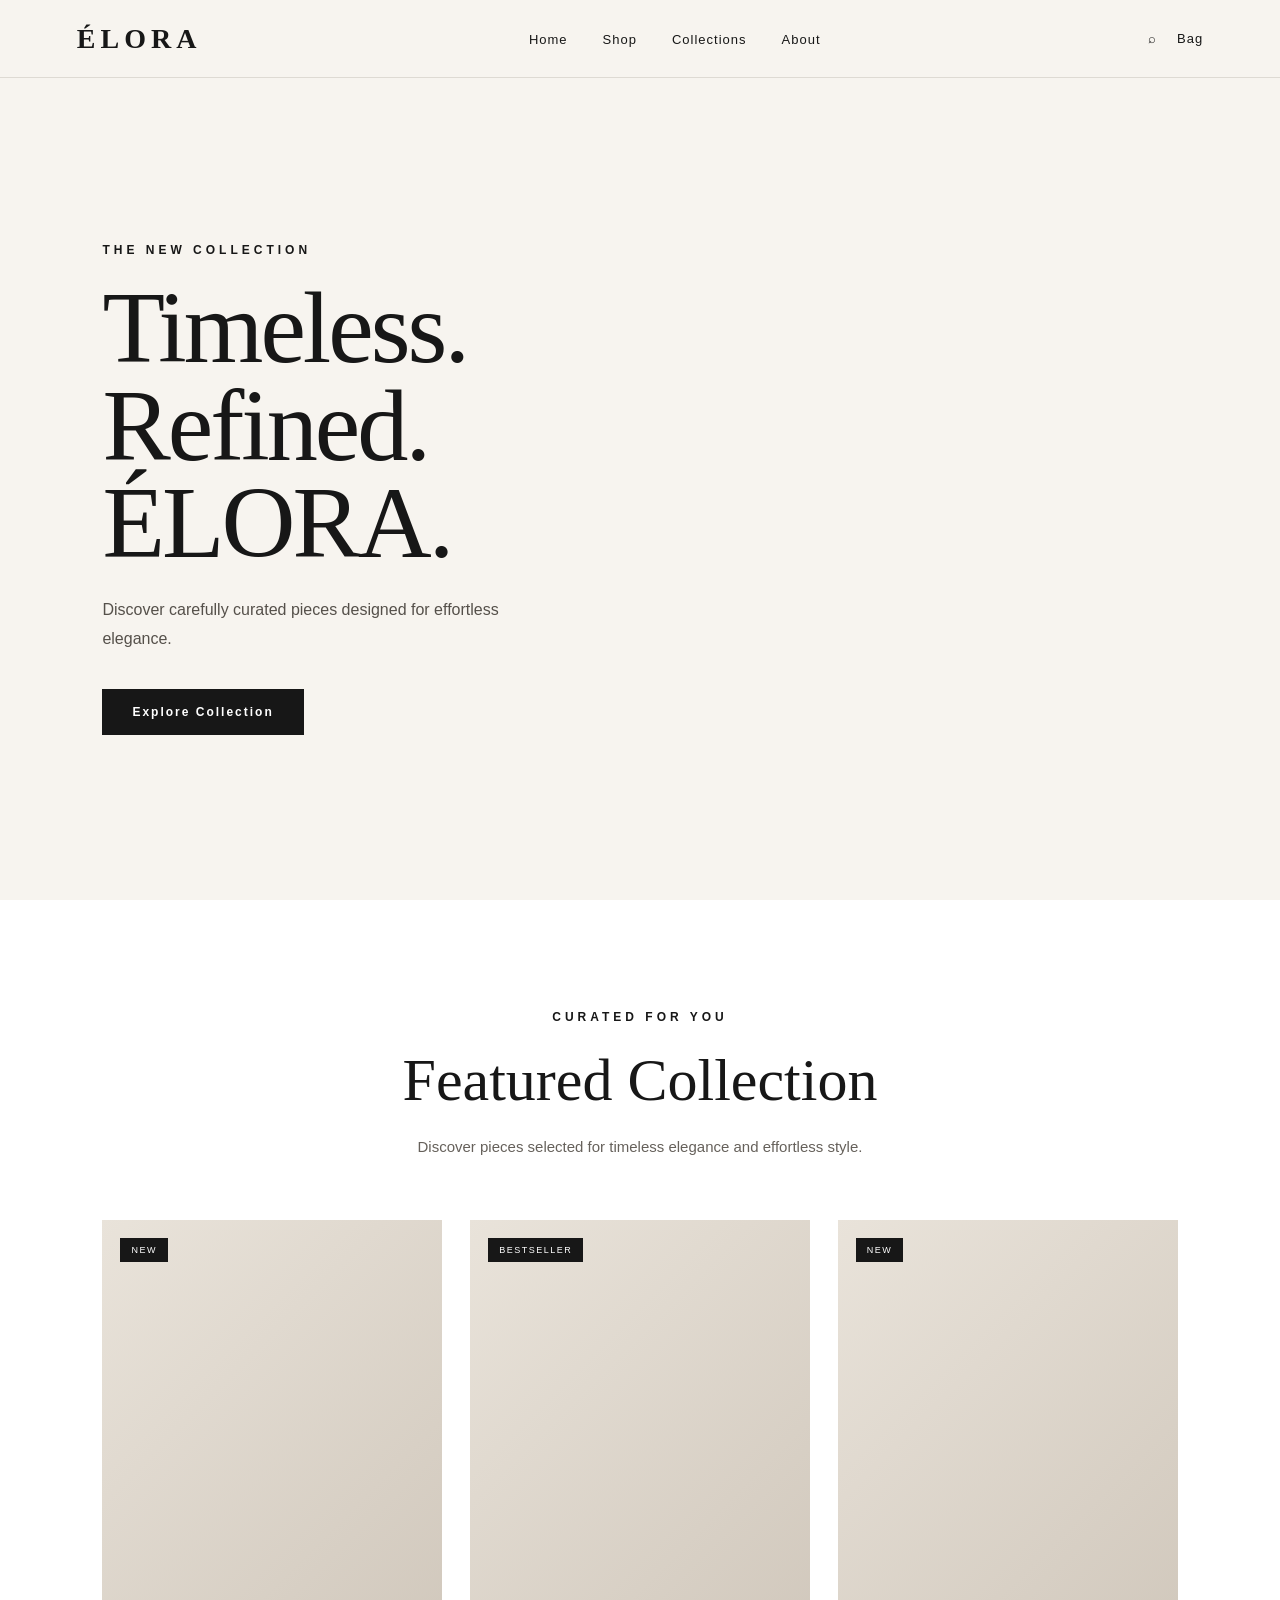
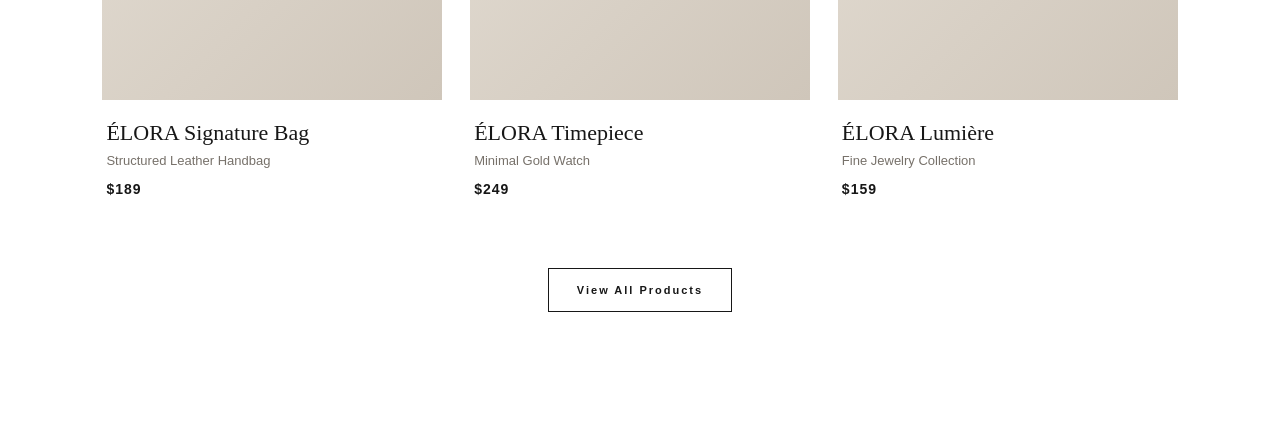
==== elora-store/index.html @ 0100a6fb "Complete Elora e-commerce customer and admin workflow" ====
<!DOCTYPE html>
<html lang="en">
<head>
    <meta charset="UTF-8">
    <meta name="viewport" content="width=device-width, initial-scale=1.0">

    <title>ÉLORA | Luxury Fashion & Accessories</title>

    <link rel="stylesheet" href="css/style.css">
</head>

<body>

    <header>
        <nav class="navbar">

            <a href="index.html" class="logo">ÉLORA</a>

            <ul class="nav-links">
                <li><a href="index.html">Home</a></li>
                <li><a href="shop.html">Shop</a></li>
                <li><a href="#">Collections</a></li>
                <li><a href="#">About</a></li>
            </ul>

            <div class="nav-actions">
                <a href="#" aria-label="Search">⌕</a>
                <a href="cart.html" aria-label="Shopping bag">Bag</a>
            </div>

        </nav>
    </header>

    <main>

        <section class="hero">

            <div class="hero-content">
                <p class="eyebrow">THE NEW COLLECTION</p>

                <h1>Timeless.<br>Refined.<br>ÉLORA.</h1>

                <p class="hero-text">
                    Discover carefully curated pieces designed
                    for effortless elegance.
                </p>

                <a href="shop.html" class="hero-button">
                    Explore Collection
                </a>
            </div>

        </section>
<section class="featured">

    <div class="section-heading">
        <p class="eyebrow">CURATED FOR YOU</p>
        <h2>Featured Collection</h2>
        <p>
            Discover pieces selected for timeless elegance
            and effortless style.
        </p>
    </div>

    <div class="product-grid">

        <article class="product-card">
            <div class="product-image">
                <span>NEW</span>
            </div>

            <div class="product-info">
                <h3>ÉLORA Signature Bag</h3>
                <p>Structured Leather Handbag</p>
                <strong>$189</strong>
            </div>
        </article>


        <article class="product-card">
            <div class="product-image">
                <span>BESTSELLER</span>
            </div>

            <div class="product-info">
                <h3>ÉLORA Timepiece</h3>
                <p>Minimal Gold Watch</p>
                <strong>$249</strong>
            </div>
        </article>


        <article class="product-card">
            <div class="product-image">
                <span>NEW</span>
            </div>

            <div class="product-info">
                <h3>ÉLORA Lumière</h3>
                <p>Fine Jewelry Collection</p>
                <strong>$159</strong>
            </div>
        </article>

    </div>

    <div class="collection-button">
        <a href="shop.html">View All Products</a>
    </div>

</section>
    </main>

    <script src="js/script.js"></script>

</body>
</html>
---- elora-store/css/style.css ----
/* =========================
   ÉLORA — GLOBAL STYLES
========================= */

* {
    margin: 0;
    padding: 0;
    box-sizing: border-box;
}

html {
    scroll-behavior: smooth;
}

body {
    font-family: Arial, Helvetica, sans-serif;
    background: #f7f4ef;
    color: #171717;
}

/* =========================
   NAVIGATION
========================= */

.navbar {
    width: 100%;
    min-height: 78px;

    display: flex;
    align-items: center;
    justify-content: space-between;

    padding: 0 6%;

    background: #f7f4ef;
    border-bottom: 1px solid #dedad3;
}

.logo {
    color: #171717;
    text-decoration: none;

    font-family: Georgia, serif;
    font-size: 28px;
    font-weight: 600;
    letter-spacing: 5px;
}

.nav-links {
    display: flex;
    gap: 35px;

    list-style: none;
}

.nav-links a {
    color: #171717;
    text-decoration: none;

    font-size: 13px;
    letter-spacing: 1px;

    transition: opacity 0.3s ease;
}

.nav-links a:hover {
    opacity: 0.5;
}

.nav-actions {
    display: flex;
    align-items: center;
    gap: 20px;
}

.nav-actions a {
    color: #171717;
    text-decoration: none;

    font-size: 13px;
    letter-spacing: 1px;
}

/* =========================
   HERO
========================= */

.hero {
    min-height: calc(100vh - 78px);

    display: flex;
    align-items: center;

    padding: 80px 8%;

    background:
        linear-gradient(
            90deg,
            rgba(247, 244, 239, 0.98) 0%,
            rgba(247, 244, 239, 0.82) 45%,
            rgba(247, 244, 239, 0.25) 100%
        ),
        url("../assets/images/hero.jpg");

    background-size: cover;
    background-position: center;
}

.hero-content {
    max-width: 620px;
}

.eyebrow {
    margin-bottom: 22px;

    font-size: 12px;
    font-weight: 600;
    letter-spacing: 4px;
}

.hero h1 {
    margin-bottom: 25px;

    font-family: Georgia, "Times New Roman", serif;
    font-size: clamp(55px, 8vw, 110px);
    font-weight: 400;
    line-height: 0.95;
    letter-spacing: -3px;
}

.hero-text {
    max-width: 430px;

    margin-bottom: 35px;

    font-size: 16px;
    line-height: 1.8;
    color: #55504a;
}

.hero-button {
    display: inline-block;

    padding: 16px 30px;

    background: #171717;
    color: #ffffff;

    text-decoration: none;

    font-size: 12px;
    font-weight: 600;
    letter-spacing: 2px;

    transition:
        background 0.3s ease,
        transform 0.3s ease;
}

.hero-button:hover {
    background: #3b3834;
    transform: translateY(-2px);
}

/* =========================
   MOBILE
========================= */

@media (max-width: 768px) {

    .navbar {
        padding: 0 5%;
    }

    .nav-links {
        display: none;
    }

    .logo {
        font-size: 23px;
    }

    .hero {
        min-height: calc(100vh - 70px);
        padding: 60px 7%;

        background:
            linear-gradient(
                rgba(247, 244, 239, 0.82),
                rgba(247, 244, 239, 0.82)
            ),
            url("../assets/images/hero.jpg");

        background-size: cover;
        background-position: center;
    }

    .hero h1 {
        font-size: clamp(48px, 15vw, 75px);
    }

    .hero-text {
        font-size: 15px;
    }

    .hero-button {
        width: 100%;
        text-align: center;
    }
}
/* =========================
   FEATURED COLLECTION
========================= */

.featured {
    padding: 110px 8%;
    background: #ffffff;
}

.section-heading {
    max-width: 600px;
    margin: 0 auto 60px;
    text-align: center;
}

.section-heading h2 {
    margin-bottom: 18px;

    font-family: Georgia, "Times New Roman", serif;
    font-size: clamp(38px, 5vw, 60px);
    font-weight: 400;
}

.section-heading > p:last-child {
    color: #66615b;
    font-size: 15px;
    line-height: 1.8;
}

.product-grid {
    display: grid;
    grid-template-columns: repeat(3, 1fr);
    gap: 28px;
}

.product-card {
    overflow: hidden;
}

.product-image {
    position: relative;

    height: 480px;

    background:
        linear-gradient(
            135deg,
            #e9e3da,
            #cfc6ba
        );

    transition: transform 0.4s ease;
}

.product-card:hover .product-image {
    transform: scale(1.02);
}

.product-image span {
    position: absolute;
    top: 18px;
    left: 18px;

    padding: 7px 11px;

    background: #171717;
    color: #ffffff;

    font-size: 9px;
    letter-spacing: 1.5px;
}

.product-info {
    padding: 20px 4px;
}

.product-info h3 {
    margin-bottom: 7px;

    font-family: Georgia, "Times New Roman", serif;
    font-size: 22px;
    font-weight: 400;
}

.product-info p {
    margin-bottom: 12px;

    color: #77716a;
    font-size: 13px;
}

.product-info strong {
    font-size: 14px;
    letter-spacing: 1px;
}

.collection-button {
    margin-top: 50px;
    text-align: center;
}

.collection-button a {
    display: inline-block;

    padding: 15px 28px;

    border: 1px solid #171717;

    color: #171717;
    text-decoration: none;

    font-size: 11px;
    font-weight: 600;
    letter-spacing: 2px;

    transition: all 0.3s ease;
}

.collection-button a:hover {
    background: #171717;
    color: #ffffff;
}


/* =========================
   FEATURED — MOBILE
========================= */

@media (max-width: 768px) {

    .featured {
        padding: 80px 6%;
    }

    .product-grid {
        grid-template-columns: 1fr;
        gap: 45px;
    }

    .product-image {
        height: 420px;
    }
}
/* =========================
   SHOP PAGE
========================= */

.shop-header {
    padding: 100px 8% 70px;
    text-align: center;
    background: #f7f4ef;
}

.shop-header h1 {
    margin-bottom: 20px;

    font-family: Georgia, "Times New Roman", serif;
    font-size: clamp(55px, 8vw, 90px);
    font-weight: 400;
}

.shop-header > p:last-child {
    max-width: 500px;
    margin: 0 auto;

    color: #66615b;
    font-size: 15px;
    line-height: 1.8;
}


/* =========================
   CATEGORY FILTER
========================= */

.shop-controls {
    padding: 0 8% 50px;

    background: #f7f4ef;
}

.categories {
    display: flex;
    justify-content: center;
    flex-wrap: wrap;
    gap: 12px;
}

.category {
    padding: 12px 20px;

    border: 1px solid #d3cec6;
    background: transparent;

    color: #171717;

    font-size: 11px;
    letter-spacing: 1.5px;

    cursor: pointer;

    transition: all 0.3s ease;
}

.category:hover,
.category.active {
    background: #171717;
    border-color: #171717;
    color: #ffffff;
}


/* =========================
   PRODUCT GRID
========================= */

.shop-products {
    padding: 20px 8% 110px;

    background: #ffffff;
}

.shop-grid {
    display: grid;
    grid-template-columns: repeat(3, 1fr);
    gap: 55px 28px;
}

.shop-card {
    min-width: 0;
}

.shop-image {
    position: relative;

    height: 460px;

    background:
        linear-gradient(
            135deg,
            #e8e1d8,
            #cfc5b8
        );

    overflow: hidden;

    transition: transform 0.4s ease;
}

.shop-card:hover .shop-image {
    transform: scale(1.015);
}

.shop-image span {
    position: absolute;
    top: 18px;
    left: 18px;

    padding: 7px 11px;

    background: #171717;
    color: #ffffff;

    font-size: 9px;
    letter-spacing: 1.5px;
}

.shop-info {
    padding-top: 20px;
}

.shop-info h2 {
    margin-bottom: 7px;

    font-family: Georgia, "Times New Roman", serif;
    font-size: 22px;
    font-weight: 400;
}

.shop-info p {
    margin-bottom: 12px;

    color: #77716a;
    font-size: 13px;
}

.shop-info strong {
    display: block;
    margin-bottom: 18px;

    font-size: 14px;
    letter-spacing: 1px;
}

.add-to-bag {
    width: 100%;
    padding: 14px;

    border: 1px solid #171717;
    background: transparent;

    color: #171717;

    font-size: 11px;
    font-weight: 600;
    letter-spacing: 2px;

    cursor: pointer;

    transition: all 0.3s ease;
}

.add-to-bag:hover {
    background: #171717;
    color: #ffffff;
}


/* =========================
   SHOP MOBILE
========================= */

@media (max-width: 900px) {

    .shop-grid {
        grid-template-columns: repeat(2, 1fr);
    }

    .shop-image {
        height: 400px;
    }
}


@media (max-width: 600px) {

    .shop-header {
        padding: 70px 6% 50px;
    }

    .shop-controls {
        padding: 0 6% 35px;
    }

    .categories {
        justify-content: flex-start;
        overflow-x: auto;
        flex-wrap: nowrap;

        padding-bottom: 8px;
    }

    .category {
        flex: 0 0 auto;
    }

    .shop-products {
        padding: 20px 6% 80px;
    }

    .shop-grid {
        grid-template-columns: 1fr;
        gap: 45px;
    }

    .shop-image {
        height: 430px;
    }
}
/* =========================
   ORDER CONFIRMATION
========================= */

.confirmation-page {
    min-height: calc(100vh - 78px);

    display: flex;
    justify-content: center;
    align-items: center;

    padding: 80px 6%;

    background: #f7f4ef;
}

.confirmation-card {
    width: 100%;
    max-width: 700px;

    padding: 70px 60px;

    background: #ffffff;

    text-align: center;

    border: 1px solid #dedad3;
}

.success-icon {
    width: 58px;
    height: 58px;

    display: flex;
    align-items: center;
    justify-content: center;

    margin: 20px auto;

    border: 1px solid #171717;
    border-radius: 50%;

    font-size: 25px;
}

.confirmation-card h1 {
    margin-bottom: 20px;

    font-family: Georgia, "Times New Roman", serif;
    font-size: clamp(42px, 6vw, 65px);
    font-weight: 400;
}

.confirmation-message {
    max-width: 500px;

    margin: 0 auto 35px;

    color: #66615b;

    font-size: 15px;
    line-height: 1.8;
}

.order-number {
    padding: 20px;

    margin-bottom: 30px;

    background: #f7f4ef;
}

.order-number span {
    display: block;

    margin-bottom: 7px;

    color: #77716a;

    font-size: 10px;
    letter-spacing: 2px;
    text-transform: uppercase;
}

.order-number strong {
    font-size: 18px;
    letter-spacing: 2px;
}

.confirmation-details {
    margin-bottom: 35px;

    border-top: 1px solid #dedad3;
    border-bottom: 1px solid #dedad3;
}

.confirmation-row {
    display: flex;
    justify-content: space-between;

    padding: 16px 0;

    border-bottom: 1px solid #eeeae4;

    text-align: left;
}

.confirmation-row:last-child {
    border-bottom: none;
}

.confirmation-row span {
    color: #77716a;
    font-size: 13px;
}

.confirmation-row strong {
    font-size: 13px;
}

.confirmation-actions {
    display: flex;
    gap: 12px;
    justify-content: center;
    flex-wrap: wrap;
}

.confirmation-button {
    display: inline-block;

    padding: 15px 24px;

    background: #171717;
    color: #ffffff;

    text-decoration: none;

    font-size: 11px;
    font-weight: 600;
    letter-spacing: 1.5px;
}

.confirmation-button.secondary {
    background: transparent;
    color: #171717;

    border: 1px solid #171717;
}

@media (max-width: 600px) {

    .confirmation-card {
        padding: 50px 25px;
    }

    .confirmation-page {
        padding: 50px 5%;
    }

    .confirmation-actions {
        flex-direction: column;
    }

    .confirmation-button {
        width: 100%;
    }
}
/* =========================
   CART PAGE
========================= */

.cart-page {
    padding: 90px 8% 110px;
    background: #f7f4ef;
    min-height: calc(100vh - 78px);
}

.cart-heading {
    margin-bottom: 60px;
}

.cart-heading h1 {
    font-family: Georgia, "Times New Roman", serif;
    font-size: clamp(50px, 7vw, 80px);
    font-weight: 400;
}

.cart-layout {
    display: grid;
    grid-template-columns: 1fr 380px;
    gap: 60px;
    align-items: start;
}

.cart-items {
    background: #ffffff;
    border-top: 1px solid #dedad3;
}

.cart-item {
    display: grid;
    grid-template-columns: 180px 1fr;
    gap: 25px;

    padding: 25px 0;

    border-bottom: 1px solid #dedad3;
}

.cart-item-image {
    width: 180px;
    height: 210px;
    background: linear-gradient(
        135deg,
        #e8e1d8,
        #cfc5b8
    );

    display: flex;
    align-items: center;
    justify-content: center;
    overflow: hidden;
}

.cart-item-image img {
    width: 100%;
    height: 100%;
    object-fit: cover;
}

.cart-item-info {
    padding: 10px 20px 10px 0;
}

.cart-item-info h2 {
    margin-bottom: 8px;

    font-family: Georgia, "Times New Roman", serif;
    font-size: 24px;
    font-weight: 400;
}

.cart-item-info p {
    margin-bottom: 15px;

    color: #77716a;
    font-size: 13px;
}

.cart-item-info > strong {
    display: block;
    margin-bottom: 20px;
}

.quantity-controls {
    display: inline-flex;
    align-items: center;

    border: 1px solid #d3cec6;
}

.quantity-controls button {
    width: 38px;
    height: 38px;

    border: none;
    background: transparent;

    font-size: 18px;
    cursor: pointer;
}

.quantity-controls span {
    min-width: 38px;
    text-align: center;
    font-size: 13px;
}

.remove-item {
    display: block;

    margin-top: 18px;

    border: none;
    background: transparent;

    color: #77716a;

    font-size: 11px;
    letter-spacing: 1px;

    text-decoration: underline;
    cursor: pointer;
}


/* =========================
   CART SUMMARY
========================= */

.cart-summary {
    padding: 35px;

    background: #ffffff;
    border: 1px solid #dedad3;

    position: sticky;
    top: 30px;
}

.cart-summary h2 {
    margin-bottom: 30px;

    font-family: Georgia, "Times New Roman", serif;
    font-size: 28px;
    font-weight: 400;
}

.summary-row {
    display: flex;
    justify-content: space-between;

    margin-bottom: 18px;

    font-size: 13px;
}

.summary-row span {
    color: #77716a;
}

.summary-divider {
    height: 1px;

    margin: 25px 0;

    background: #dedad3;
}

.summary-total {
    display: flex;
    justify-content: space-between;

    margin-bottom: 30px;

    font-size: 16px;
}

.checkout-button {
    display: block;

    width: 100%;
    padding: 17px;

    background: #171717;
    color: #ffffff;

    text-align: center;
    text-decoration: none;

    font-size: 11px;
    font-weight: 600;
    letter-spacing: 2px;

    transition: background 0.3s ease;
}

.checkout-button:hover {
    background: #3b3834;
}


/* =========================
   EMPTY CART
========================= */

.empty-cart {
    padding: 80px 30px;

    background: #ffffff;

    text-align: center;
}

.empty-cart h2 {
    margin-bottom: 15px;

    font-family: Georgia, "Times New Roman", serif;
    font-size: 32px;
    font-weight: 400;
}

.empty-cart p {
    margin-bottom: 25px;

    color: #77716a;
}

.empty-cart a {
    display: inline-block;

    padding: 14px 25px;

    background: #171717;
    color: #ffffff;

    text-decoration: none;

    font-size: 11px;
    letter-spacing: 1.5px;
}


/* =========================
   CART MOBILE
========================= */

@media (max-width: 850px) {

    .cart-layout {
        grid-template-columns: 1fr;
        gap: 40px;
    }

    .cart-summary {
        position: static;
    }
}


@media (max-width: 600px) {

    .cart-page {
        padding: 60px 6% 80px;
    }

    .cart-item {
        grid-template-columns: 100px 1fr;
        gap: 15px;
    }

    .cart-item-image {
        width: 100px;
        height: 130px;
    }

    .cart-item-info {
        padding-right: 0;
    }

    .cart-item-info h2 {
        font-size: 19px;
    }

    .cart-summary {
        padding: 25px;
    }
}
/* =========================
   CHECKOUT PAGE
========================= */

.checkout-page {
    min-height: calc(100vh - 78px);

    padding: 90px 8% 110px;

    background: #f7f4ef;
}

.checkout-heading {
    margin-bottom: 60px;
}

.checkout-heading h1 {
    margin-bottom: 18px;

    font-family: Georgia, "Times New Roman", serif;
    font-size: clamp(50px, 7vw, 80px);
    font-weight: 400;
}

.checkout-heading > p:last-child {
    color: #77716a;

    font-size: 15px;
    line-height: 1.8;
}

.checkout-layout {
    display: grid;
    grid-template-columns: minmax(0, 1fr) 380px;

    gap: 60px;

    align-items: start;
}


/* =========================
   CHECKOUT FORM
========================= */

.checkout-form {
    background: #ffffff;

    border: 1px solid #dedad3;
}

.form-section {
    padding: 35px;

    border-bottom: 1px solid #dedad3;
}

.form-section:last-of-type {
    border-bottom: none;
}

.form-section h2 {
    margin-bottom: 28px;

    font-family: Georgia, "Times New Roman", serif;
    font-size: 27px;
    font-weight: 400;
}

.form-group {
    margin-bottom: 22px;
}

.form-row {
    display: grid;
    grid-template-columns: 1fr 1fr;

    gap: 20px;
}

.form-group label {
    display: block;

    margin-bottom: 8px;

    font-size: 11px;
    font-weight: 600;
    letter-spacing: 1px;
    text-transform: uppercase;
}

.form-group input {
    width: 100%;

    padding: 14px 15px;

    border: 1px solid #d3cec6;
    outline: none;

    background: #ffffff;

    color: #171717;

    font-family: Arial, Helvetica, sans-serif;
    font-size: 14px;

    transition: border-color 0.3s ease;
}

.form-group input:focus {
    border-color: #171717;
}

.form-group input::placeholder {
    color: #aaa39b;
}


/* =========================
   PAYMENT OPTIONS
========================= */

.payment-option {
    display: flex;
    align-items: center;

    gap: 12px;

    padding: 15px;

    margin-bottom: 10px;

    border: 1px solid #dedad3;

    cursor: pointer;

    font-size: 13px;

    transition: border-color 0.3s ease;
}

.payment-option:hover {
    border-color: #171717;
}

.payment-option input {
    accent-color: #171717;
}


/* =========================
   PLACE ORDER
========================= */

.place-order-button {
    width: 100%;

    padding: 19px;

    border: none;

    background: #171717;
    color: #ffffff;

    font-size: 11px;
    font-weight: 600;
    letter-spacing: 2px;

    cursor: pointer;

    transition: background 0.3s ease;
}

.place-order-button:hover {
    background: #3b3834;
}


/* =========================
   CHECKOUT SUMMARY
========================= */

.checkout-summary {
    padding: 35px;

    background: #ffffff;

    border: 1px solid #dedad3;

    position: sticky;
    top: 30px;
}

.checkout-summary h2 {
    margin-bottom: 28px;

    font-family: Georgia, "Times New Roman", serif;
    font-size: 28px;
    font-weight: 400;
}

.checkout-item {
    display: flex;
    justify-content: space-between;
    gap: 20px;

    padding: 16px 0;

    border-bottom: 1px solid #eeeae4;

    font-size: 13px;
}

.checkout-item div {
    display: flex;
    flex-direction: column;
    gap: 6px;
}

.checkout-item span {
    color: #77716a;
    font-size: 12px;
}

.checkout-summary-line {
    display: flex;
    justify-content: space-between;

    margin-top: 20px;

    font-size: 13px;
}

.checkout-summary-line span {
    color: #77716a;
}

.checkout-total {
    display: flex;
    justify-content: space-between;

    padding-top: 5px;

    font-size: 17px;
}


/* =========================
   CHECKOUT MOBILE
========================= */

@media (max-width: 850px) {

    .checkout-layout {
        grid-template-columns: 1fr;
        gap: 40px;
    }

    .checkout-summary {
        position: static;
        order: -1;
    }
}


@media (max-width: 600px) {

    .checkout-page {
        padding: 60px 6% 80px;
    }

    .form-section {
        padding: 25px;
    }

    .form-row {
        grid-template-columns: 1fr;
        gap: 0;
    }

    .checkout-summary {
        padding: 25px;
    }
}
/* =========================
   ORDER TRACKING PAGE
========================= */

.tracking-page {
    min-height: calc(100vh - 78px);

    padding: 90px 6% 110px;

    background: #f7f4ef;

    display: flex;
    justify-content: center;
}

.tracking-card {
    width: 100%;
    max-width: 900px;

    padding: 65px;

    background: #ffffff;

    border: 1px solid #dedad3;
}

.tracking-card > .eyebrow {
    text-align: center;
}

.tracking-card h1 {
    margin-bottom: 18px;

    font-family: Georgia, "Times New Roman", serif;
    font-size: clamp(48px, 7vw, 75px);
    font-weight: 400;

    text-align: center;
}

.tracking-intro {
    max-width: 500px;

    margin: 0 auto 45px;

    color: #77716a;

    font-size: 14px;
    line-height: 1.8;

    text-align: center;
}


/* =========================
   TRACKING FORM
========================= */

#trackingForm {
    max-width: 600px;

    margin: 0 auto 55px;
}

#trackingForm label {
    display: block;

    margin-bottom: 8px;

    font-size: 10px;
    font-weight: 600;
    letter-spacing: 1.5px;

    text-transform: uppercase;
}

#trackingForm input {
    width: 100%;

    padding: 16px;

    margin-bottom: 12px;

    border: 1px solid #d3cec6;

    outline: none;

    font-size: 14px;

    transition: border-color 0.3s ease;
}

#trackingForm input:focus {
    border-color: #171717;
}

#trackingForm button {
    width: 100%;

    padding: 17px;

    border: none;

    background: #171717;
    color: #ffffff;

    font-size: 11px;
    font-weight: 600;
    letter-spacing: 2px;

    cursor: pointer;

    transition: background 0.3s ease;
}

#trackingForm button:hover {
    background: #3b3834;
}


/* =========================
   TRACKING RESULT
========================= */

.tracking-success {
    border-top: 1px solid #dedad3;

    padding-top: 45px;
}

.tracking-label {
    margin-bottom: 8px;

    color: #77716a;

    font-size: 9px;
    font-weight: 600;
    letter-spacing: 2px;

    text-align: center;
}

.tracking-success h2 {
    margin-bottom: 40px;

    font-family: Georgia, "Times New Roman", serif;
    font-size: 38px;
    font-weight: 400;

    letter-spacing: 2px;

    text-align: center;
}


/* =========================
   ORDER INFO
========================= */

.tracking-info {
    display: grid;
    grid-template-columns: repeat(4, 1fr);

    border-top: 1px solid #dedad3;
    border-bottom: 1px solid #dedad3;

    margin-bottom: 55px;
}

.tracking-info > div {
    padding: 22px 18px;

    border-right: 1px solid #dedad3;

    text-align: center;
}

.tracking-info > div:last-child {
    border-right: none;
}

.tracking-info span {
    display: block;

    margin-bottom: 8px;

    color: #77716a;

    font-size: 9px;
    letter-spacing: 1.5px;

    text-transform: uppercase;
}

.tracking-info strong {
    display: block;

    font-size: 13px;
}

.order-status {
    font-weight: 600;
}


/* =========================
   ORDER PROGRESS
========================= */

.order-progress {
    display: flex;
    align-items: flex-start;

    width: 100%;
}

.progress-step {
    flex: 0 0 auto;

    width: 100px;

    text-align: center;
}

.progress-step span {
    width: 42px;
    height: 42px;

    display: flex;
    align-items: center;
    justify-content: center;

    margin: 0 auto 14px;

    border: 1px solid #cfc9c1;

    border-radius: 50%;

    background: #ffffff;

    color: #77716a;

    font-size: 12px;
}

.progress-step p {
    color: #77716a;

    font-size: 10px;
    line-height: 1.4;

    letter-spacing: 0.5px;
}

.progress-step.active span {
    background: #171717;
    border-color: #171717;

    color: #ffffff;
}

.progress-step.active p {
    color: #171717;

    font-weight: 600;
}

.progress-line {
    flex: 1;

    height: 1px;

    margin-top: 21px;

    background: #d3cec6;
}


/* =========================
   TRACKING ERROR
========================= */

.tracking-error {
    padding: 25px;

    border: 1px solid #dedad3;

    background: #f7f4ef;

    text-align: center;
}

.tracking-error strong {
    display: block;

    margin-bottom: 8px;

    font-family: Georgia, "Times New Roman", serif;
    font-size: 22px;
    font-weight: 400;
}

.tracking-error p {
    color: #77716a;

    font-size: 13px;
}


/* =========================
   TRACKING MOBILE
========================= */

@media (max-width: 700px) {

    .tracking-page {
        padding: 50px 5% 80px;
    }

    .tracking-card {
        padding: 40px 25px;
    }

    .tracking-info {
        grid-template-columns: 1fr 1fr;
    }

    .tracking-info > div:nth-child(2) {
        border-right: none;
    }

    .tracking-info > div:nth-child(-n+2) {
        border-bottom: 1px solid #dedad3;
    }

    .order-progress {
        flex-direction: column;
        align-items: flex-start;
        gap: 0;
    }

    .progress-step {
        width: 100%;

        display: flex;
        align-items: center;

        gap: 15px;

        text-align: left;
    }

    .progress-step span {
        margin: 0;

        flex: 0 0 42px;
    }

    .progress-step p {
        margin: 0;
    }

    .progress-line {
        width: 1px;
        height: 25px;

        margin: 0 0 0 21px;
    }
}
/* =========================
   ÉLORA ADMIN DASHBOARD
========================= */

.admin-body {
    margin: 0;
    background: #f7f4ef;
    color: #171717;
}


/* =========================
   ADMIN HEADER
========================= */

.admin-header {
    height: 72px;

    display: flex;
    align-items: center;
    justify-content: space-between;

    padding: 0 35px;

    background: #171717;
    color: #ffffff;
}

.admin-logo {
    color: #ffffff;
    text-decoration: none;

    font-family: Georgia, "Times New Roman", serif;
    font-size: 24px;
    letter-spacing: 3px;
}

.admin-header-right {
    display: flex;
    align-items: center;
    gap: 25px;

    font-size: 12px;
}

.admin-header-right a {
    color: #ffffff;
    text-decoration: none;

    padding-bottom: 3px;

    border-bottom: 1px solid #ffffff;
}


/* =========================
   ADMIN LAYOUT
========================= */

.admin-layout {
    display: grid;
    grid-template-columns: 230px 1fr;

    min-height: calc(100vh - 72px);
}


/* =========================
   SIDEBAR
========================= */

.admin-sidebar {
    padding: 35px 20px;

    background: #ffffff;

    border-right: 1px solid #dedad3;
}

.admin-sidebar nav {
    display: flex;
    flex-direction: column;
    gap: 6px;
}

.admin-nav {
    display: block;

    padding: 14px 15px;

    color: #77716a;
    text-decoration: none;

    font-size: 12px;
    letter-spacing: 0.5px;

    transition: all 0.25s ease;
}

.admin-nav:hover,
.admin-nav.active {
    background: #f7f4ef;
    color: #171717;
}


/* =========================
   ADMIN MAIN
========================= */

.admin-main {
    padding: 50px;
    max-width: 1500px;
}

.admin-title {
    margin-bottom: 40px;
}

.admin-title h1 {
    margin: 0;

    font-family: Georgia, "Times New Roman", serif;
    font-size: 55px;
    font-weight: 400;
}


/* =========================
   STAT CARDS
========================= */

.admin-stats {
    display: grid;
    grid-template-columns: repeat(4, 1fr);

    gap: 18px;

    margin-bottom: 50px;
}

.admin-stat-card {
    padding: 28px;

    background: #ffffff;

    border: 1px solid #dedad3;
}

.admin-stat-card span {
    display: block;

    margin-bottom: 15px;

    color: #77716a;

    font-size: 10px;
    letter-spacing: 1.5px;

    text-transform: uppercase;
}

.admin-stat-card strong {
    display: block;

    font-family: Georgia, "Times New Roman", serif;
    font-size: 35px;
    font-weight: 400;
}


/* =========================
   ORDERS
========================= */

.admin-orders {
    background: #ffffff;

    border: 1px solid #dedad3;
}

.admin-section-heading {
    padding: 30px;

    border-bottom: 1px solid #dedad3;
}

.admin-section-heading h2 {
    margin: 0;

    font-family: Georgia, "Times New Roman", serif;
    font-size: 30px;
    font-weight: 400;
}

.orders-table-wrapper {
    width: 100%;
    overflow-x: auto;
}

.orders-table {
    width: 100%;

    border-collapse: collapse;

    min-width: 800px;
}

.orders-table th {
    padding: 18px 20px;

    background: #f7f4ef;

    color: #77716a;

    font-size: 9px;
    font-weight: 600;
    letter-spacing: 1.5px;

    text-align: left;
    text-transform: uppercase;
}

.orders-table td {
    padding: 20px;

    border-bottom: 1px solid #eeeae4;

    font-size: 13px;
}

.orders-table tbody tr:hover {
    background: #faf9f7;
}


/* =========================
   ADMIN MOBILE
========================= */

@media (max-width: 1000px) {

    .admin-layout {
        grid-template-columns: 180px 1fr;
    }

    .admin-main {
        padding: 35px;
    }

    .admin-stats {
        grid-template-columns: repeat(2, 1fr);
    }
}


@media (max-width: 700px) {

    .admin-header {
        padding: 0 20px;
    }

    .admin-header-right span {
        display: none;
    }

    .admin-layout {
        grid-template-columns: 1fr;
    }

    .admin-sidebar {
        padding: 10px;

        border-right: none;
        border-bottom: 1px solid #dedad3;
    }

    .admin-sidebar nav {
        flex-direction: row;

        overflow-x: auto;
    }

    .admin-nav {
        flex: 0 0 auto;
    }

    .admin-main {
        padding: 25px 18px;
    }

    .admin-title h1 {
        font-size: 42px;
    }

    .admin-stats {
        grid-template-columns: 1fr 1fr;
    }
}


@media (max-width: 450px) {

    .admin-stats {
        grid-template-columns: 1fr;
    }
}
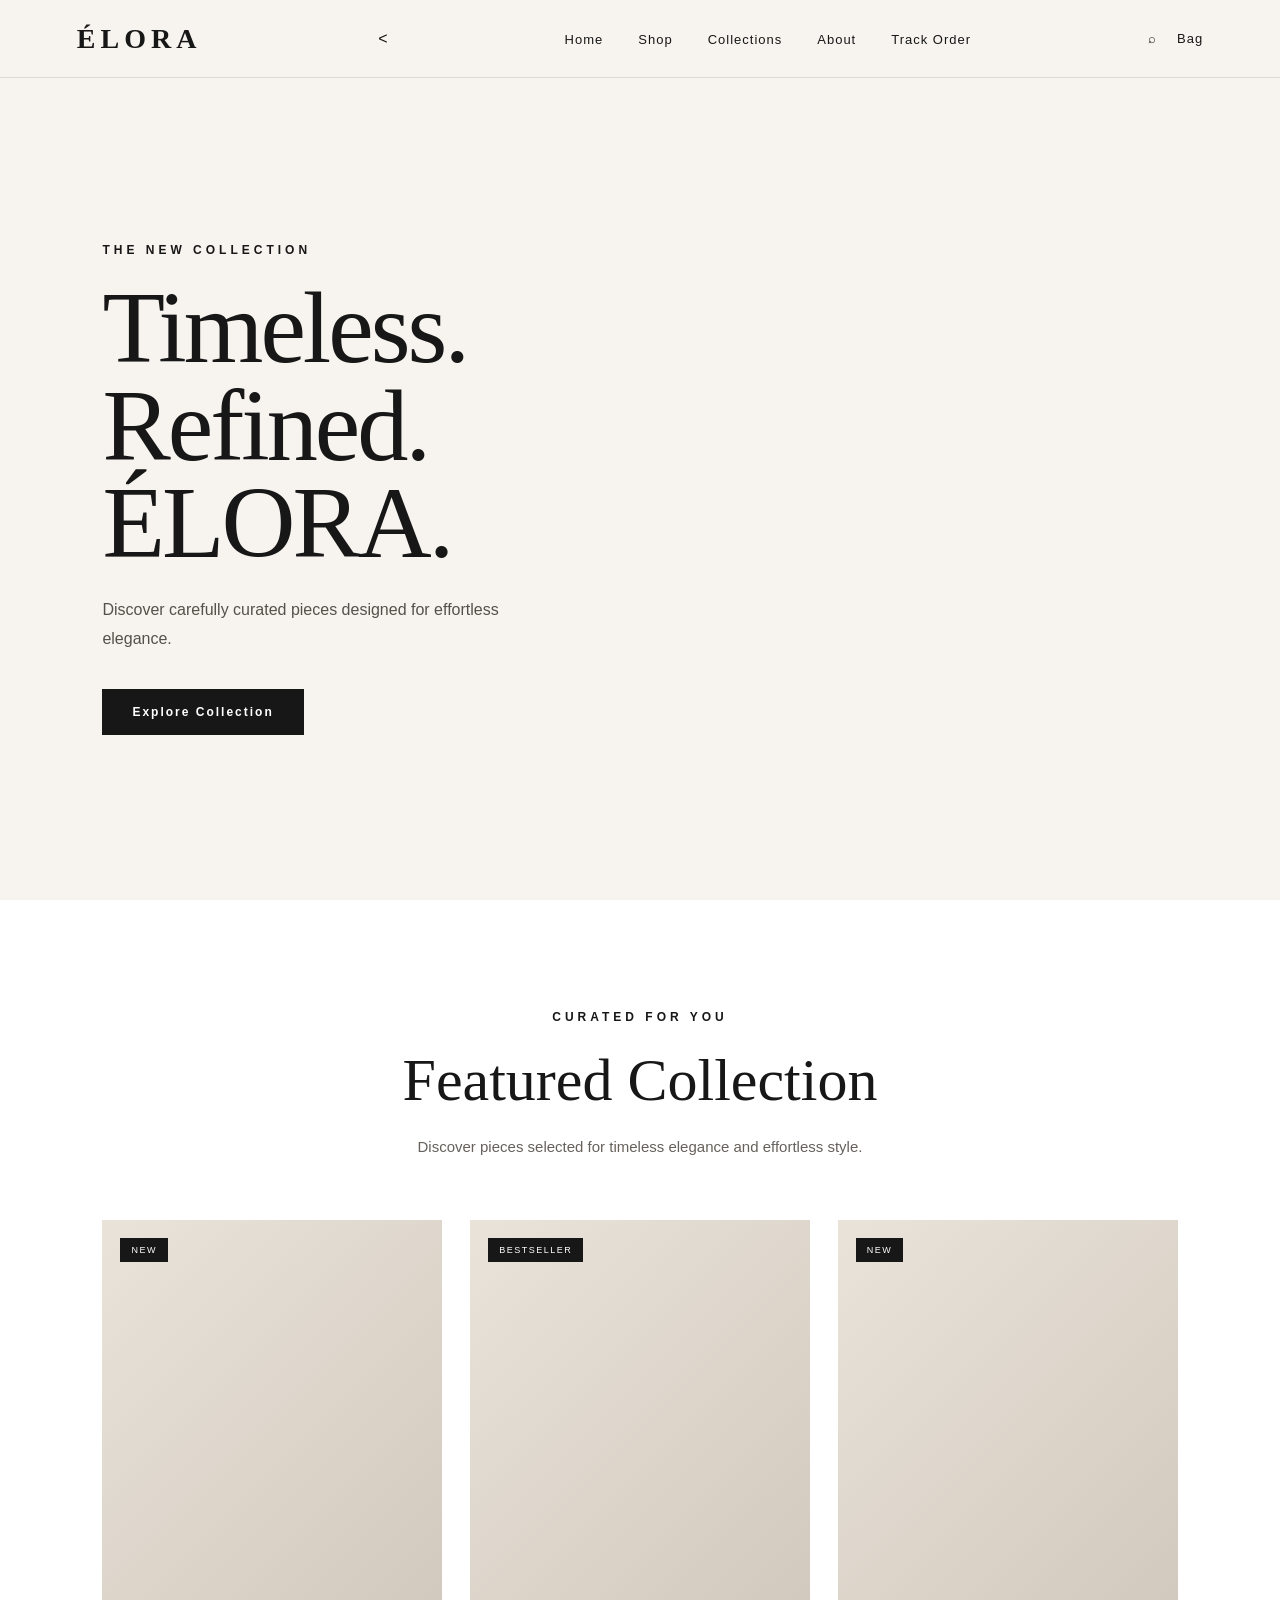
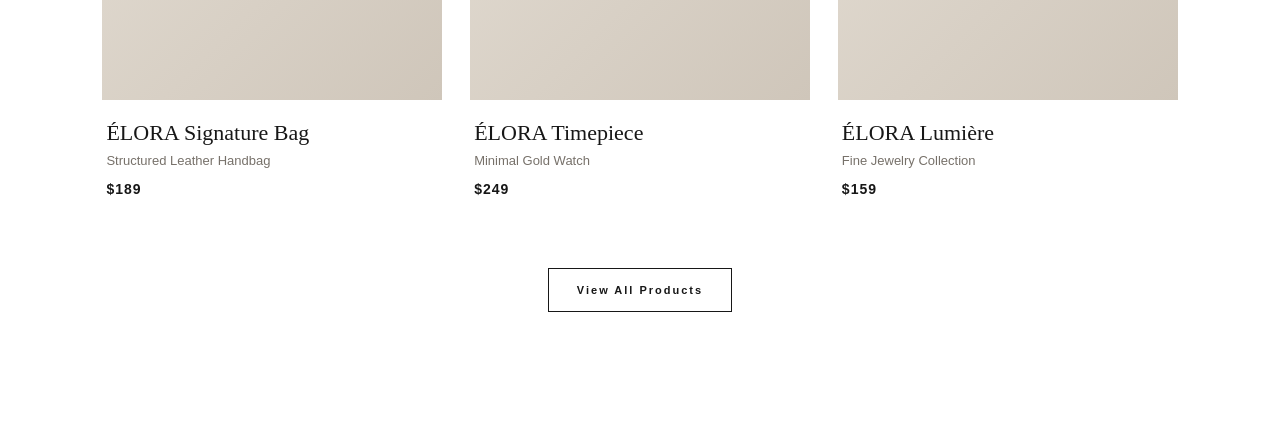
==== commit b3c291a9: "Backup Elora store and portfolio" ====
--- a/elora-store/index.html
+++ b/elora-store/index.html
@@ -16,17 +16,18 @@
 
             <a href="index.html" class="logo">ÉLORA</a>
 
-            <ul class="nav-links">
-                <li><a href="index.html">Home</a></li>
-                <li><a href="shop.html">Shop</a></li>
-                <li><a href="#">Collections</a></li>
-                <li><a href="#">About</a></li>
-            </ul>
+            <<ul class="nav-links">
+    <li><a href="index.html">Home</a></li>
+    <li><a href="shop.html">Shop</a></li>
+    <li><a href="#">Collections</a></li>
+    <li><a href="#">About</a></li>
+    <li><a href="order-status.html">Track Order</a></li>
+</ul>
 
-            <div class="nav-actions">
-                <a href="#" aria-label="Search">⌕</a>
-                <a href="cart.html" aria-label="Shopping bag">Bag</a>
-            </div>
+<div class="nav-actions">
+    <a href="#" aria-label="Search">⌕</a>
+    <a href="cart.html" aria-label="Shopping bag">Bag</a>
+</div>
 
         </nav>
     </header>
--- a/elora-store/css/style.css
+++ b/elora-store/css/style.css
@@ -271,6 +271,7 @@
     top: 18px;
     left: 18px;
 
+
     padding: 7px 11px;
 
     background: #171717;
@@ -443,7 +444,11 @@
 .shop-image {
     position: relative;
 
-    height: 460px;
+    height: 520px;
+
+    display: flex;
+    align-items: center;
+    justify-content: center;
 
     background:
         linear-gradient(
@@ -456,6 +461,15 @@
 
     transition: transform 0.4s ease;
 }
+.shop-image img {
+    max-width: 90%;
+    max-height: 90%;
+    width: auto;
+    height: auto;
+    object-fit: contain;
+    display: block;
+
+}
 
 .shop-card:hover .shop-image {
     transform: scale(1.015);
@@ -537,7 +551,7 @@
     }
 
     .shop-image {
-        height: 400px;
+        height: 450px;
     }
 }
 
@@ -1786,8 +1800,24 @@
 
     transition: all 0.25s ease;
 }
-
-.admin-nav:hover,
+.admin-nav {
+    display: block;
+    padding: 14px 15px;
+
+    color: #77716a;
+    text-decoration: none;
+
+    font-size: 12px;
+    letter-spacing: 0.5px;
+
+    transition: all 0.25s ease;
+}
+
+.admin-nav:hover {
+    background: #f7f4ef;
+    color: #171717;
+}
+
 .admin-nav.active {
     background: #f7f4ef;
     color: #171717;
@@ -1994,4 +2024,505 @@
     .admin-stats {
         grid-template-columns: 1fr;
     }
+}
+//* =========================
+   SHOP PRODUCT IMAGE FIX
+========================= */
+
+.shop-image img {
+    width: auto !important;
+    height: auto !important;
+
+    max-width: 85% !important;
+    max-height: 85% !important;
+
+    object-fit: contain !important;
+    object-position: center !important;
+
+    display: block !important;
+}
+/* =========================
+   ÉLORA ADMIN LOGIN
+========================= */
+
+.admin-login {
+    min-height: 100vh;
+
+    display: flex;
+    align-items: center;
+    justify-content: center;
+
+    padding: 40px 20px;
+
+    background: #f7f4ef;
+}
+
+
+.admin-login-card {
+    width: 100%;
+    max-width: 440px;
+
+    padding: 60px 50px;
+
+    background: #ffffff;
+
+    border: 1px solid #dedad3;
+
+    text-align: center;
+
+    box-shadow: 0 20px 60px rgba(23, 23, 23, 0.06);
+}
+
+
+.admin-login-card .eyebrow {
+    margin-bottom: 18px;
+
+    color: #77716a;
+
+    font-size: 10px;
+    font-weight: 600;
+    letter-spacing: 3px;
+}
+
+
+.admin-login-card h1 {
+    margin-bottom: 15px;
+
+    font-family: Georgia, "Times New Roman", serif;
+
+    font-size: 48px;
+    font-weight: 400;
+
+    color: #171717;
+}
+
+
+.admin-login-card > p:not(.eyebrow):not(#loginMessage) {
+    margin-bottom: 35px;
+
+    color: #77716a;
+
+    font-size: 14px;
+    line-height: 1.7;
+}
+
+
+#adminLoginForm {
+    display: flex;
+    flex-direction: column;
+
+    gap: 14px;
+}
+
+
+#adminLoginForm input {
+    width: 100%;
+
+    padding: 16px 15px;
+
+    border: 1px solid #d3cec6;
+
+    background: #ffffff;
+
+    color: #171717;
+
+    font-family: Arial, Helvetica, sans-serif;
+    font-size: 14px;
+
+    outline: none;
+
+    transition: border-color 0.3s ease;
+}
+
+
+#adminLoginForm input:focus {
+    border-color: #171717;
+}
+
+
+#adminLoginForm input::placeholder {
+    color: #aaa39b;
+}
+
+
+#adminLoginForm button {
+    width: 100%;
+
+    margin-top: 8px;
+
+    padding: 17px;
+
+    border: none;
+
+    background: #171717;
+
+    color: #ffffff;
+
+    font-size: 11px;
+    font-weight: 600;
+
+    letter-spacing: 2px;
+    text-transform: uppercase;
+
+    cursor: pointer;
+
+    transition:
+        background 0.3s ease,
+        transform 0.3s ease;
+}
+
+
+#adminLoginForm button:hover {
+    background: #3b3834;
+
+    transform: translateY(-1px);
+}
+
+
+#loginMessage {
+    min-height: 20px;
+
+    margin-top: 20px;
+
+    color: #77716a;
+
+    font-size: 12px;
+    line-height: 1.5;
+}
+
+
+/* =========================
+   ADMIN LOGIN MOBILE
+========================= */
+
+@media (max-width: 500px) {
+
+    .admin-login {
+        padding: 25px 15px;
+    }
+
+    .admin-login-card {
+        padding: 45px 25px;
+    }
+
+    .admin-login-card h1 {
+        font-size: 40px;
+    }
+}
+/* =========================
+   ORDER DETAILS MODAL
+========================= */
+
+.order-modal {
+    position: fixed;
+    inset: 0;
+
+    z-index: 9999;
+
+    display: flex;
+    align-items: center;
+    justify-content: center;
+
+    padding: 30px;
+
+    background: rgba(23, 23, 23, 0.55);
+}
+
+
+.order-modal-content {
+    position: relative;
+
+    width: 100%;
+    max-width: 720px;
+    max-height: 90vh;
+
+    overflow-y: auto;
+
+    padding: 50px;
+
+    background: #ffffff;
+
+    border: 1px solid #dedad3;
+}
+
+
+.order-modal-close {
+    position: absolute;
+
+    top: 18px;
+    right: 20px;
+
+    width: 36px;
+    height: 36px;
+
+    border: none;
+
+    background: transparent;
+
+    color: #171717;
+
+    font-size: 28px;
+
+    line-height: 1;
+
+    cursor: pointer;
+}
+
+
+.order-modal-content > .eyebrow {
+    margin-bottom: 12px;
+
+    color: #77716a;
+
+    font-size: 9px;
+    font-weight: 600;
+    letter-spacing: 2px;
+}
+
+
+.order-modal-content > h2 {
+    margin-bottom: 35px;
+
+    font-family: Georgia, "Times New Roman", serif;
+
+    font-size: 38px;
+    font-weight: 400;
+}
+
+
+/* =========================
+   ORDER DETAIL SECTIONS
+========================= */
+
+.order-detail-section {
+    padding: 25px 0;
+
+    border-top: 1px solid #dedad3;
+}
+
+
+.order-detail-section h3 {
+    margin-bottom: 20px;
+
+    font-family: Georgia, "Times New Roman", serif;
+
+    font-size: 22px;
+    font-weight: 400;
+}
+
+
+.order-detail-grid {
+    display: grid;
+
+    grid-template-columns:
+        repeat(3, 1fr);
+
+    gap: 20px;
+}
+
+
+.order-detail-grid span,
+.order-summary-detail span {
+    display: block;
+
+    margin-bottom: 7px;
+
+    color: #77716a;
+
+    font-size: 9px;
+
+    letter-spacing: 1.3px;
+
+    text-transform: uppercase;
+}
+
+
+.order-detail-grid strong,
+.order-summary-detail strong {
+    display: block;
+
+    font-size: 13px;
+
+    font-weight: 500;
+
+    word-break: break-word;
+}
+
+
+/* =========================
+   ADDRESS
+========================= */
+
+.order-address {
+    color: #55504a;
+
+    font-size: 13px;
+
+    line-height: 1.8;
+}
+
+
+/* =========================
+   PRODUCTS
+========================= */
+
+.order-detail-products {
+    border-top: 1px solid #eeeae4;
+}
+
+
+.order-detail-product {
+    display: flex;
+
+    align-items: center;
+
+    justify-content: space-between;
+
+    gap: 20px;
+
+    padding: 18px 0;
+
+    border-bottom: 1px solid #eeeae4;
+}
+
+
+.order-detail-product > div:first-child {
+    display: flex;
+
+    flex-direction: column;
+
+    gap: 6px;
+}
+
+
+.order-detail-product > div:first-child strong {
+    font-family: Georgia, "Times New Roman", serif;
+
+    font-size: 17px;
+
+    font-weight: 400;
+}
+
+
+.order-detail-product > div:first-child span {
+    color: #77716a;
+
+    font-size: 12px;
+}
+
+
+.order-detail-product-right {
+    display: flex;
+
+    align-items: center;
+
+    gap: 25px;
+
+    white-space: nowrap;
+}
+
+
+.order-detail-product-right span {
+    color: #77716a;
+
+    font-size: 12px;
+}
+
+
+/* =========================
+   ORDER SUMMARY
+========================= */
+
+.order-summary-detail {
+    display: flex;
+
+    flex-direction: column;
+
+    gap: 18px;
+}
+
+
+.order-summary-detail > div {
+    display: flex;
+
+    justify-content: space-between;
+
+    gap: 20px;
+}
+
+
+.order-summary-detail > div span {
+    margin: 0;
+}
+
+
+.order-summary-detail > div strong {
+    text-align: right;
+}
+
+
+.order-grand-total {
+    padding-top: 20px;
+
+    margin-top: 5px;
+
+    border-top: 1px solid #dedad3;
+}
+
+
+.order-grand-total span {
+    color: #171717 !important;
+
+    font-size: 12px !important;
+
+    font-weight: 600;
+}
+
+
+.order-grand-total strong {
+    font-family: Georgia, "Times New Roman", serif;
+
+    font-size: 24px !important;
+
+    font-weight: 400 !important;
+}
+
+
+/* =========================
+   ORDER MODAL MOBILE
+========================= */
+
+@media (max-width: 600px) {
+
+    .order-modal {
+        padding: 15px;
+    }
+
+    .order-modal-content {
+        padding: 40px 25px;
+
+        max-height: 94vh;
+    }
+
+    .order-modal-content > h2 {
+        font-size: 30px;
+    }
+
+    .order-detail-grid {
+        grid-template-columns: 1fr;
+        gap: 18px;
+    }
+
+    .order-detail-product {
+        align-items: flex-start;
+
+        flex-direction: column;
+    }
+
+    .order-detail-product-right {
+        width: 100%;
+
+        justify-content: space-between;
+    }
+
 }
